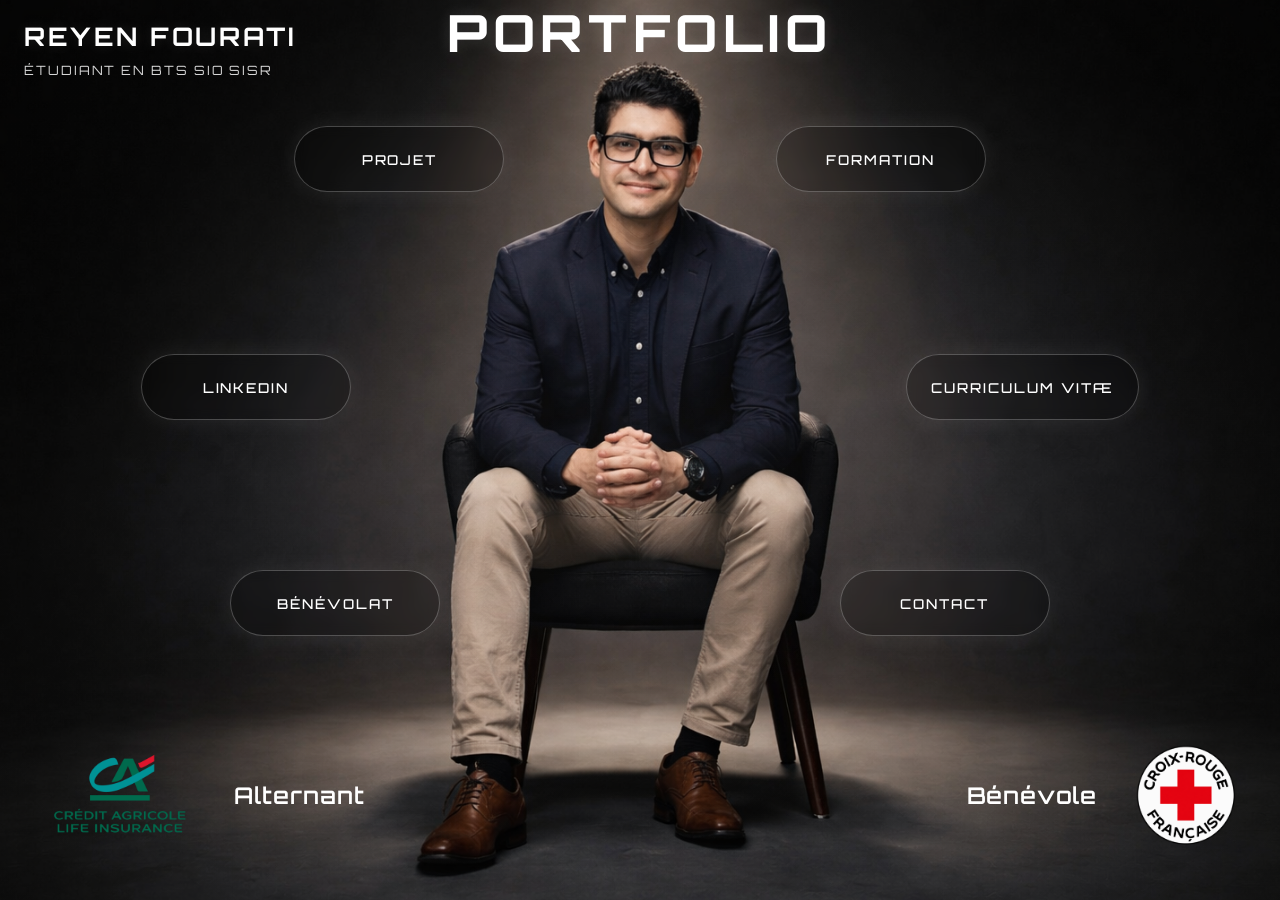
==== index.html @ f99fce26 "Finalisation nouveau format" ====
<!DOCTYPE html>
<html lang="fr">
<head>
  <meta name="robots" content="noindex, noimageindex">
  <meta charset="UTF-8">
  <meta name="viewport" content="width=device-width, initial-scale=1.0">
  <title>Portfolio | Reyen Fourati</title>

  <link rel="preconnect" href="https://fonts.googleapis.com">
  <link rel="preconnect" href="https://fonts.gstatic.com" crossorigin>
  <link
    href="https://fonts.googleapis.com/css2?family=Orbitron:wght@400;500;700;800&display=swap"
    rel="stylesheet"
  >

  <link rel="stylesheet" href="./style.css">
</head>
<body>

  <main class="hero">
    <section class="scene">

      <img class="scene-image" src="./images/photo-centre.png" alt="Portrait de Reyen Fourati">

      <div class="scene-overlay"></div>

      <h1 class="scene-title">Portfolio</h1>

      <a href="./projets.html" class="orbit-item orbit-presentation">
        Projet
      </a>

      <a href="./formation/index.html" class="orbit-item orbit-certification">
        Formation
      </a>

      <a class="orbit-item orbit-projets" role="link" aria-disabled="true" title="Lien LinkedIn à renseigner">
        LinkedIn
      </a>

      <a href="./reyen-cv.pdf" class="orbit-item orbit-emplacement" target="_blank" rel="noopener noreferrer">
        Curriculum vitæ
      </a>

      <a class="orbit-item orbit-emplacement-left-bottom" role="link" aria-disabled="true" title="Page Bénévolat à renseigner">
        Bénévolat
      </a>

      <a href="./contact/index.html" class="orbit-item orbit-emplacement-right-bottom">
        Contact
      </a>

      <div class="identity">
        <h2 class="identity-name">Reyen FOURATI</h2>
        <p class="identity-role">Étudiant en BTS SIO SISR</p>
      </div>

      <div class="affiliation affiliation-cali">
        <img src="./images/CALI.png" alt="Crédit Agricole" class="affiliation-logo">
        <span>Alternant</span>
      </div>

      <div class="affiliation affiliation-crf">
        <span>Bénévole</span>
        <img src="./images/CRF.png" alt="Croix-Rouge française" class="affiliation-logo">
      </div>

    </section>
  </main>

</body>
</html>
---- style.css ----
/* ========================================================== */
/* RESET                                                      */
/* ========================================================== */
* {
  margin: 0;
  padding: 0;
  box-sizing: border-box;
}

/* ========================================================== */
/* VARIABLES                                                  */
/* ========================================================== */
:root {
  --bg-main: #050505;
  --white: #ffffff;
  --white-soft: rgba(255, 255, 255, 0.84);
  --white-border: rgba(255, 255, 255, 0.24);
  --glass: rgba(0, 0, 0, 0.16);
  --glass-hover: rgba(255, 255, 255, 0.08);
  --shadow-soft: 0 0 24px rgba(255, 255, 255, 0.08);
  --shadow-hover: 0 0 30px rgba(255, 255, 255, 0.16);
}

/* ========================================================== */
/* BODY                                                       */
/* ========================================================== */
body {
  min-height: 100vh;
  background: var(--bg-main);
  font-family: "Orbitron", sans-serif;
  color: var(--white);
  overflow: hidden;
}

/* ========================================================== */
/* HERO                                                       */
/* ========================================================== */
.hero {
  width: 100%;
  min-height: 100vh;
}

/* ========================================================== */
/* SCENE                                                      */
/* ========================================================== */
.scene {
  position: relative;
  width: 100vw;
  height: 100vh;
  overflow: hidden;
  background: #000;
}

/* ========================================================== */
/* IMAGE                                                      */
/* ========================================================== */
.scene-image {
  position: absolute;
  inset: 0;
  width: 100%;
  height: 100%;
  object-fit: cover;
  object-position: center top;
  transform: scale(1.02);
  transform-origin: center top;
  display: block;
  background: #000;
}

/* ========================================================== */
/* OVERLAY                                                    */
/* ========================================================== */
.scene-overlay {
  position: absolute;
  inset: 0;
  background:
    radial-gradient(
      circle at center,
      rgba(255, 255, 255, 0.04) 0%,
      rgba(0, 0, 0, 0.02) 35%,
      rgba(0, 0, 0, 0.18) 100%
    );
  pointer-events: none;
}

/* ========================================================== */
/* TITRE PRINCIPAL                                            */
/* Le plus haut possible                                      */
/* ========================================================== */
.scene-title {
  position: absolute;

  top: 0px;

  left: 50%;
  transform: translateX(-50%);

  z-index: 10;

  font-size: clamp(1.8rem, 4vw, 4.5rem);
  font-weight: 800;
  letter-spacing: 0.35rem;
  text-transform: uppercase;
  text-align: center;

  text-shadow: 0 0 16px rgba(255, 255, 255, 0.14);
}

/* ========================================================== */
/* IDENTITE                                                   */
/* ========================================================== */
.identity {
  position: absolute;

  top: 20px;
  left: 24px;

  transform: none;

  z-index: 10;
  text-align: left;

  width: max-content;
}

.affiliation {
  position: absolute;
  bottom: 20px;
  height: clamp(106px, 13.2vw, 176px);
  z-index: 10;
  display: flex;
  align-items: center;
  gap: 18px;
  font-size: clamp(1.1rem, 1.8vw, 1.6rem);
  font-weight: 600;
  letter-spacing: 0.06rem;
}

.affiliation-cali {
  left: 24px;
}

.affiliation-crf {
  right: 24px;
}

.affiliation-logo {
  display: block;
  width: clamp(120px, 15vw, 200px);
  height: clamp(106px, 13.2vw, 176px);
  object-fit: contain;
}

.affiliation-crf .affiliation-logo {
  width: clamp(90px, 11vw, 145px);
  height: clamp(80px, 9.7vw, 128px);
}

.identity-name {
  font-size: clamp(1.2rem, 2vw, 2rem);
  font-weight: 700;
  letter-spacing: 0.16rem;
  text-transform: uppercase;
  color: var(--white);
  text-shadow: 0 0 14px rgba(255, 255, 255, 0.12);

  white-space: nowrap;
}

.identity-role {
  margin-top: 10px;
  font-size: clamp(0.8rem, 1vw, 1rem);
  font-weight: 400;
  letter-spacing: 0.12rem;
  text-transform: uppercase;
  color: var(--white-soft);
}

/* ========================================================== */
/* BLOCS ORBIT                                                */
/* ========================================================== */
.orbit-item {
  position: absolute;
  z-index: 10;

  display: inline-flex;
  align-items: center;
  justify-content: center;

  min-width: 210px;
  min-height: 66px;
  padding: 16px 24px;

  text-decoration: none;
  color: var(--white);
  font-size: clamp(0.85rem, 1vw, 1rem);
  font-weight: 500;
  letter-spacing: 0.12rem;
  text-transform: uppercase;
  text-align: center;

  border: 1px solid var(--white-border);
  border-radius: 999px;
  background: var(--glass);
  backdrop-filter: blur(6px);
  -webkit-backdrop-filter: blur(6px);
  box-shadow: var(--shadow-soft);

  transition:
    transform 0.3s ease,
    background 0.3s ease,
    border-color 0.3s ease,
    box-shadow 0.3s ease;
}

.orbit-item:hover {
  background: var(--glass-hover);
  border-color: rgba(255, 255, 255, 0.42);
  box-shadow: var(--shadow-hover);
}

/* ========================================================== */
/* POSITIONNEMENT DES BLOCS                                   */
/* Disposition en grand cercle                                */
/* ========================================================== */

/* Petit bouton CV tout en haut à gauche */
.orbit-cv {
  top: 14px;
  left: 14px;
  min-width: 68px;
  min-height: 30px;
  padding: 6px 12px;
  font-size: 0.56rem;
  letter-spacing: 0.08rem;
}

.orbit-cv:hover {
  transform: translateY(-2px) scale(1.03);
}

/* Haut gauche */
.orbit-presentation {
  top: 14%;
  left: 23%;
}

.orbit-presentation:hover {
  transform: translateY(-4px) scale(1.03);
}

/* Haut droite */
.orbit-certification {
  top: 14%;
  right: 23%;
}

.orbit-certification:hover {
  transform: translateY(-4px) scale(1.03);
}

/* Milieu gauche */
.orbit-projets {
  top: 43%;
  left: 11%;
  transform: translateY(-50%);
}

.orbit-projets:hover {
  transform: translateY(-50%) scale(1.03);
}

/* Milieu droite */
.orbit-emplacement {
  top: 43%;
  right: 11%;
  transform: translateY(-50%);
}

.orbit-emplacement:hover {
  transform: translateY(-50%) scale(1.03);
}

/* Bas gauche sous le milieu gauche */
.orbit-emplacement-left-bottom {
  top: 67%;
  left: 18%;
  transform: translateY(-50%);
}

.orbit-emplacement-left-bottom:hover {
  transform: translateY(-50%) scale(1.03);
}

/* Bas droite sous le milieu droite */
.orbit-emplacement-right-bottom {
  top: 67%;
  right: 18%;
  transform: translateY(-50%);
}

.orbit-emplacement-right-bottom:hover {
  transform: translateY(-50%) scale(1.03);
}

/* ========================================================== */
/* PHOTO-PAGE POUR PROJETS / EMPLACEMENT 1 / EMPLACEMENT 2    */
/* Sans filtre sombre                                         */
/* ========================================================== */
body.page-photo {
  min-height: 100vh;
  overflow-x: hidden;
  overflow-y: auto;

  background:
    url("./images/photo-page.png"),
    #000;

  background-size: cover;
  background-position: center;
  background-repeat: no-repeat;
  background-attachment: fixed;
}

/* ========================================================== */
/* TRES GRANDS ECRANS                                         */
/* ========================================================== */
@media (min-width: 1600px) {
  .orbit-presentation {
    left: 26%;
  }

  .orbit-certification {
    right: 26%;
  }

  .orbit-projets {
    left: 14%;
  }

  .orbit-emplacement {
    right: 14%;
  }

  .orbit-emplacement-left-bottom {
    left: 20%;
  }

  .orbit-emplacement-right-bottom {
    right: 20%;
  }
}

/* ========================================================== */
/* TABLET                                                     */
/* ========================================================== */
@media (max-width: 1100px) {
  .scene-title {
    top: 6px;
    font-size: 2rem;
    letter-spacing: 0.2rem;
  }

  .orbit-item {
    min-width: 180px;
    min-height: 58px;
    padding: 14px 18px;
    font-size: 0.78rem;
  }

  .orbit-cv {
    top: 12px;
    left: 12px;
    min-width: 62px;
    min-height: 28px;
    padding: 6px 10px;
    font-size: 0.52rem;
    letter-spacing: 0.06rem;
  }

  .orbit-presentation {
    top: 13%;
    left: 15%;
  }

  .orbit-certification {
    top: 13%;
    right: 15%;
  }

  .orbit-projets {
    left: 3%;
  }

  .orbit-emplacement {
    right: 3%;
  }

  .orbit-emplacement-left-bottom {
    top: 68%;
    left: 10%;
  }

  .orbit-emplacement-right-bottom {
    top: 68%;
    right: 10%;
  }

  .identity {
    top: 16px;
    left: 16px;
  }
}

/* ========================================================== */
/* MOBILE                                                     */
/* Sur mobile, empilement plus compact mais même logique      */
/* ========================================================== */
@media (max-width: 768px) {
  .scene-title {
    top: 4px;
    font-size: 1.4rem;
    letter-spacing: 0.1rem;
  }

  .orbit-item {
    min-width: 122px;
    min-height: 46px;
    padding: 10px 12px;
    font-size: 0.6rem;
    letter-spacing: 0.05rem;
  }

  .orbit-cv {
    top: 10px;
    left: 10px;
    min-width: 54px;
    min-height: 24px;
    padding: 4px 8px;
    font-size: 0.46rem;
    letter-spacing: 0.04rem;
  }

  .orbit-presentation {
    top: 170px;
    left: 4%;
  }

  .orbit-certification {
    top: 170px;
    right: 4%;
  }

  .orbit-projets {
    top: 38%;
    left: 1%;
  }

  .orbit-emplacement {
    top: 38%;
    right: 1%;
  }

  .orbit-emplacement-left-bottom {
    top: 58%;
    left: 4%;
  }

  .orbit-emplacement-right-bottom {
    top: 58%;
    right: 4%;
  }

  .identity {
    top: 44px;
    left: 12px;
  }

  .affiliation {
    bottom: 12px;
    height: clamp(70px, 20vw, 110px);
    gap: 6px;
    font-size: clamp(0.8rem, 2.5vw, 1rem);
    letter-spacing: 0.02rem;
  }

  .affiliation-cali {
    left: 12px;
  }

  .affiliation-crf {
    right: 12px;
  }

  .affiliation-logo {
    width: clamp(70px, 20vw, 110px);
    height: clamp(70px, 20vw, 110px);
  }

  .affiliation-crf .affiliation-logo {
    width: clamp(52px, 15vw, 82px);
    height: clamp(52px, 15vw, 82px);
  }

  .identity-name {
    font-size: 1rem;
    letter-spacing: 0.08rem;
  }

  .identity-role {
    margin-top: 8px;
    font-size: 0.68rem;
    letter-spacing: 0.05rem;
  }
}
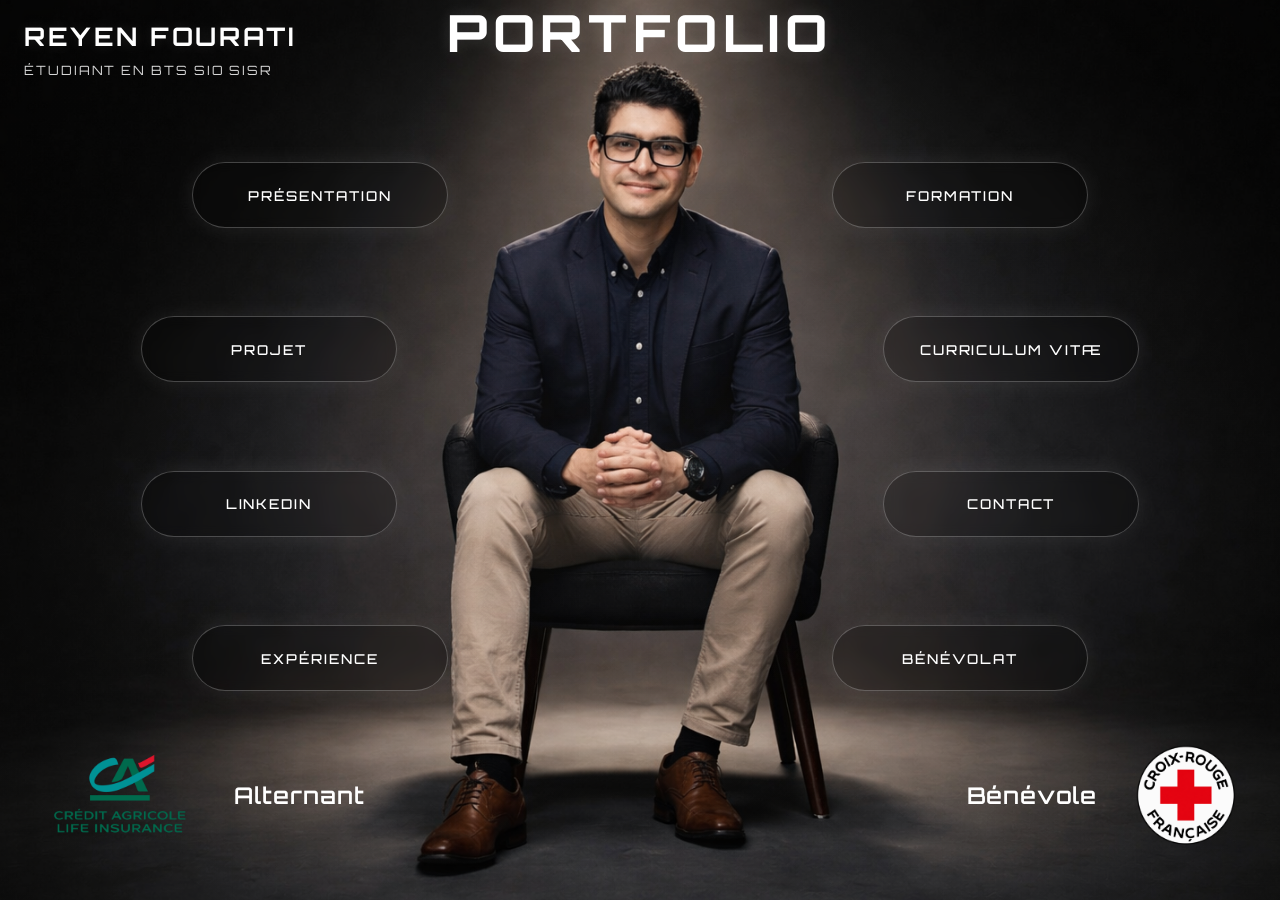
==== commit 0397fe4f: "Passage 8 boutons" ====
--- a/index.html
+++ b/index.html
@@ -26,29 +26,41 @@
 
       <h1 class="scene-title">Portfolio</h1>
 
-      <a href="./projets.html" class="orbit-item orbit-presentation">
+      <nav class="orbit-column orbit-column-left" aria-label="Présentation et parcours">
+      <a href="./présentation/index.html" class="orbit-item">
+        Présentation
+      </a>
+
+      <a href="./projets.html" class="orbit-item">
         Projet
       </a>
 
-      <a href="./formation/index.html" class="orbit-item orbit-certification">
+      <a class="orbit-item" role="link" aria-disabled="true" title="Lien LinkedIn à renseigner">
+        LinkedIn
+      </a>
+
+      <a class="orbit-item" role="link" aria-disabled="true" title="Page Expérience à renseigner">
+        Expérience
+      </a>
+      </nav>
+
+      <nav class="orbit-column orbit-column-right" aria-label="Formation et engagement">
+      <a href="./formation/index.html" class="orbit-item">
         Formation
       </a>
 
-      <a class="orbit-item orbit-projets" role="link" aria-disabled="true" title="Lien LinkedIn à renseigner">
-        LinkedIn
-      </a>
-
-      <a href="./reyen-cv.pdf" class="orbit-item orbit-emplacement" target="_blank" rel="noopener noreferrer">
+      <a href="./reyen-cv.pdf" class="orbit-item" target="_blank" rel="noopener noreferrer">
         Curriculum vitæ
       </a>
 
-      <a class="orbit-item orbit-emplacement-left-bottom" role="link" aria-disabled="true" title="Page Bénévolat à renseigner">
+      <a href="./contact/index.html" class="orbit-item">
+        Contact
+      </a>
+
+      <a class="orbit-item" role="link" aria-disabled="true" title="Page Bénévolat à renseigner">
         Bénévolat
       </a>
-
-      <a href="./contact/index.html" class="orbit-item orbit-emplacement-right-bottom">
-        Contact
-      </a>
+      </nav>
 
       <div class="identity">
         <h2 class="identity-name">Reyen FOURATI</h2>
--- a/style.css
+++ b/style.css
@@ -219,6 +219,48 @@
   box-shadow: var(--shadow-hover);
 }
 
+/* Quatre boutons de chaque côté du portrait. */
+.orbit-column {
+  --orbit-inset: clamp(24px, 4vw, 64px);
+  position: absolute;
+  top: max(110px, 18%);
+  bottom: calc(clamp(106px, 13.2vw, 176px) + 40px);
+  z-index: 10;
+  display: flex;
+  flex-direction: column;
+  justify-content: space-between;
+  gap: 12px;
+  width: clamp(210px, 20vw, 280px);
+}
+
+.orbit-column-left {
+  left: 11%;
+}
+
+.orbit-column-right {
+  right: 11%;
+}
+
+.orbit-column .orbit-item {
+  position: relative;
+  flex-shrink: 0;
+  width: 100%;
+}
+
+.orbit-column .orbit-item:hover {
+  transform: scale(1.03);
+}
+
+.orbit-column-left .orbit-item:first-child,
+.orbit-column-left .orbit-item:last-child {
+  left: var(--orbit-inset);
+}
+
+.orbit-column-right .orbit-item:first-child,
+.orbit-column-right .orbit-item:last-child {
+  right: var(--orbit-inset);
+}
+
 /* ========================================================== */
 /* POSITIONNEMENT DES BLOCS                                   */
 /* Disposition en grand cercle                                */
@@ -355,6 +397,13 @@
 /* TABLET                                                     */
 /* ========================================================== */
 @media (max-width: 1100px) {
+  .orbit-column {
+    width: 190px;
+  }
+
+  .orbit-column-left { left: 3%; }
+  .orbit-column-right { right: 3%; }
+
   .scene-title {
     top: 6px;
     font-size: 2rem;
@@ -417,6 +466,14 @@
 /* Sur mobile, empilement plus compact mais même logique      */
 /* ========================================================== */
 @media (max-width: 768px) {
+  .orbit-column {
+    --orbit-inset: 2vw;
+    top: 130px;
+    bottom: calc(clamp(70px, 20vw, 110px) + 32px);
+    width: 43%;
+    gap: 10px;
+  }
+
   .scene-title {
     top: 4px;
     font-size: 1.4rem;
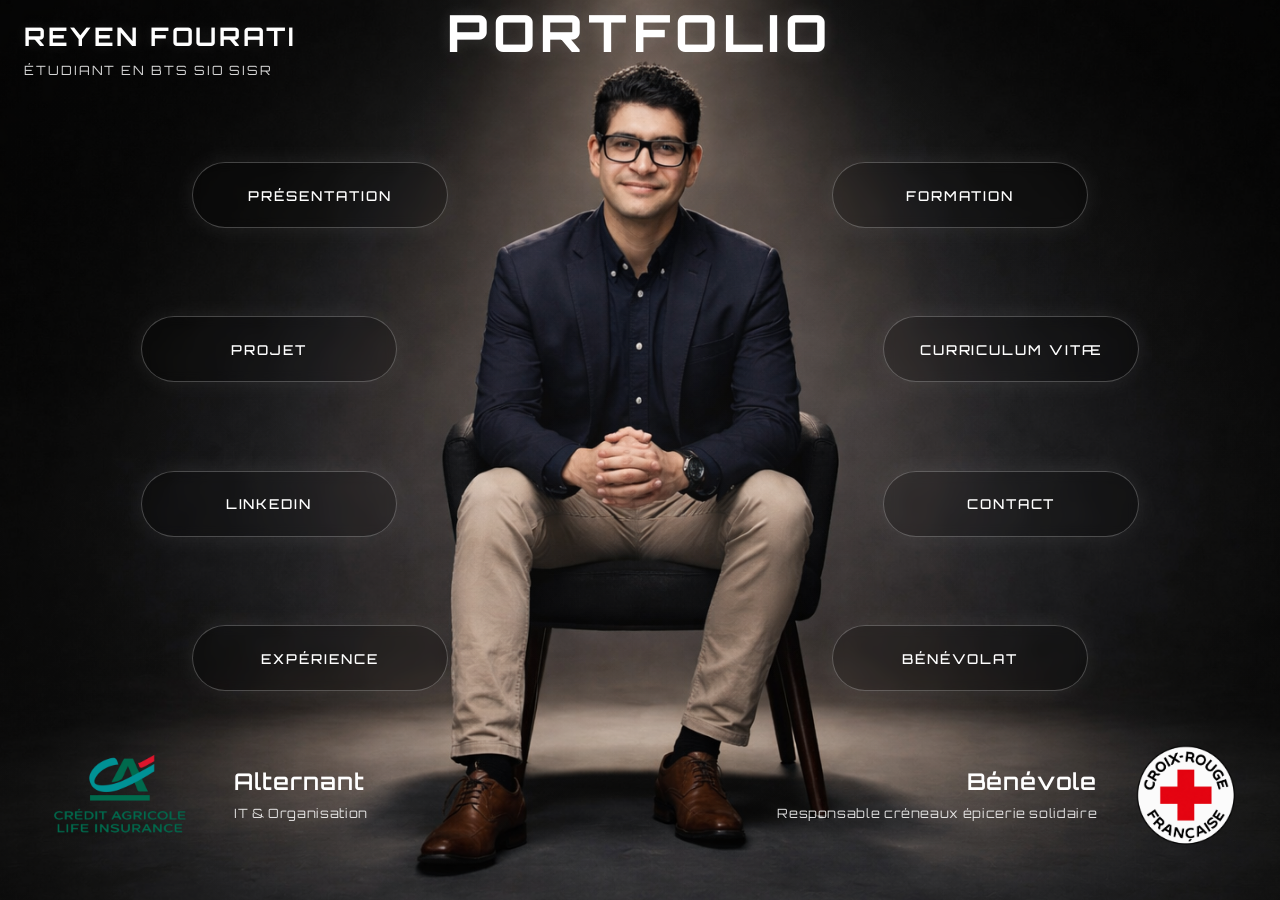
==== commit 45614755: "ajout description" ====
--- a/index.html
+++ b/index.html
@@ -13,7 +13,7 @@
     rel="stylesheet"
   >
 
-  <link rel="stylesheet" href="./style.css">
+  <link rel="stylesheet" href="./style.css?v=volunteer-detail-1">
 </head>
 <body>
 
@@ -69,11 +69,17 @@
 
       <div class="affiliation affiliation-cali">
         <img src="./images/CALI.png" alt="Crédit Agricole" class="affiliation-logo">
-        <span>Alternant</span>
+        <div class="affiliation-text">
+          <span>Alternant</span>
+          <p class="affiliation-detail">IT &amp; Organisation</p>
+        </div>
       </div>
 
       <div class="affiliation affiliation-crf">
-        <span>Bénévole</span>
+        <div class="affiliation-text">
+          <span>Bénévole</span>
+          <p class="affiliation-detail">Responsable créneaux épicerie solidaire</p>
+        </div>
         <img src="./images/CRF.png" alt="Croix-Rouge française" class="affiliation-logo">
       </div>
 
--- a/style.css
+++ b/style.css
@@ -142,6 +142,26 @@
 
 .affiliation-crf {
   right: 24px;
+  max-width: 46%;
+}
+
+.affiliation-text {
+  min-width: 0;
+  text-align: right;
+}
+
+.affiliation-cali .affiliation-text {
+  text-align: left;
+}
+
+.affiliation-detail {
+  max-width: 30ch;
+  margin-top: 8px;
+  font-size: clamp(0.7rem, 1vw, 0.9rem);
+  font-weight: 400;
+  line-height: 1.5;
+  letter-spacing: 0.04rem;
+  color: var(--white-soft);
 }
 
 .affiliation-logo {
@@ -152,6 +172,7 @@
 }
 
 .affiliation-crf .affiliation-logo {
+  flex-shrink: 0;
   width: clamp(90px, 11vw, 145px);
   height: clamp(80px, 9.7vw, 128px);
 }
@@ -549,6 +570,13 @@
     right: 12px;
   }
 
+  .affiliation-detail {
+    margin-top: 5px;
+    font-size: 0.55rem;
+    letter-spacing: 0;
+    overflow-wrap: anywhere;
+  }
+
   .affiliation-logo {
     width: clamp(70px, 20vw, 110px);
     height: clamp(70px, 20vw, 110px);
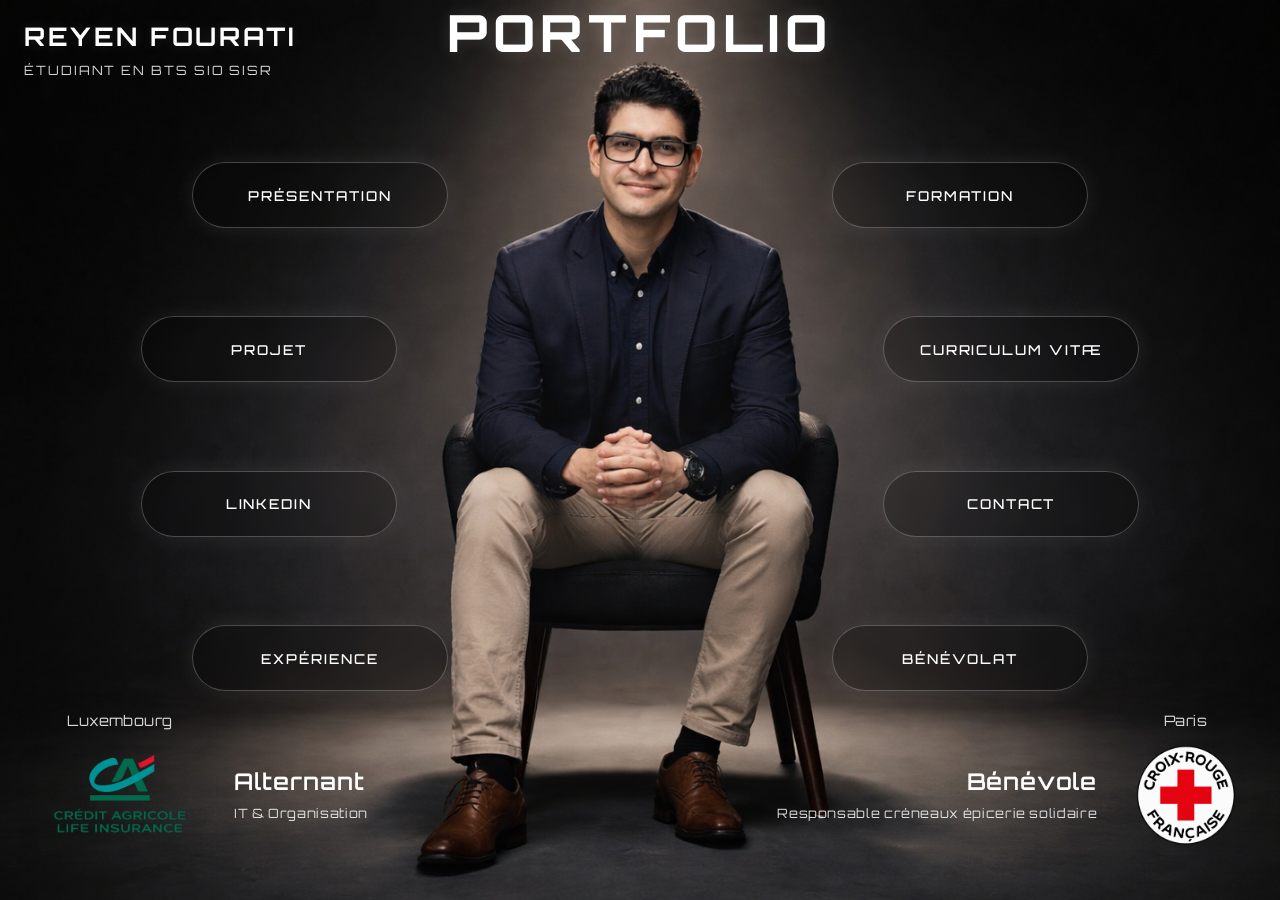
==== commit 47915695: "Ajout Linkedin" ====
--- a/index.html
+++ b/index.html
@@ -13,7 +13,7 @@
     rel="stylesheet"
   >
 
-  <link rel="stylesheet" href="./style.css?v=volunteer-detail-1">
+  <link rel="stylesheet" href="./style.css?v=affiliation-cities-3">
 </head>
 <body>
 
@@ -35,11 +35,11 @@
         Projet
       </a>
 
-      <a class="orbit-item" role="link" aria-disabled="true" title="Lien LinkedIn à renseigner">
+      <a href="https://www.linkedin.com/in/reyen-fourati-8a33a7434/" class="orbit-item" target="_blank" rel="noopener noreferrer">
         LinkedIn
       </a>
 
-      <a class="orbit-item" role="link" aria-disabled="true" title="Page Expérience à renseigner">
+      <a href="./emplacement.html" class="orbit-item">
         Expérience
       </a>
       </nav>
@@ -57,7 +57,7 @@
         Contact
       </a>
 
-      <a class="orbit-item" role="link" aria-disabled="true" title="Page Bénévolat à renseigner">
+      <a href="./emplacement-2.html" class="orbit-item">
         Bénévolat
       </a>
       </nav>
@@ -68,6 +68,7 @@
       </div>
 
       <div class="affiliation affiliation-cali">
+        <span class="affiliation-city">Luxembourg</span>
         <img src="./images/CALI.png" alt="Crédit Agricole" class="affiliation-logo">
         <div class="affiliation-text">
           <span>Alternant</span>
@@ -76,6 +77,7 @@
       </div>
 
       <div class="affiliation affiliation-crf">
+        <span class="affiliation-city">Paris</span>
         <div class="affiliation-text">
           <span>Bénévole</span>
           <p class="affiliation-detail">Responsable créneaux épicerie solidaire</p>
--- a/style.css
+++ b/style.css
@@ -150,6 +150,28 @@
   text-align: right;
 }
 
+.affiliation-city {
+  position: absolute;
+  text-align: center;
+  font-size: 0.9rem;
+  font-weight: 400;
+  letter-spacing: 0.03rem;
+  color: var(--white-soft);
+  pointer-events: none;
+}
+
+.affiliation-cali .affiliation-city {
+  left: 0;
+  width: clamp(120px, 15vw, 200px);
+  bottom: calc(50% + clamp(40px, 4.85vw, 64px) + 4px);
+}
+
+.affiliation-crf .affiliation-city {
+  right: 0;
+  width: clamp(90px, 11vw, 145px);
+  bottom: calc(50% + clamp(40px, 4.85vw, 64px) + 4px);
+}
+
 .affiliation-cali .affiliation-text {
   text-align: left;
 }
@@ -587,6 +609,16 @@
     height: clamp(52px, 15vw, 82px);
   }
 
+  .affiliation-cali .affiliation-city {
+    width: clamp(70px, 20vw, 110px);
+    bottom: calc(50% + clamp(26px, 7.5vw, 41px) + 4px);
+  }
+
+  .affiliation-crf .affiliation-city {
+    width: clamp(52px, 15vw, 82px);
+    bottom: calc(50% + clamp(26px, 7.5vw, 41px) + 4px);
+  }
+
   .identity-name {
     font-size: 1rem;
     letter-spacing: 0.08rem;
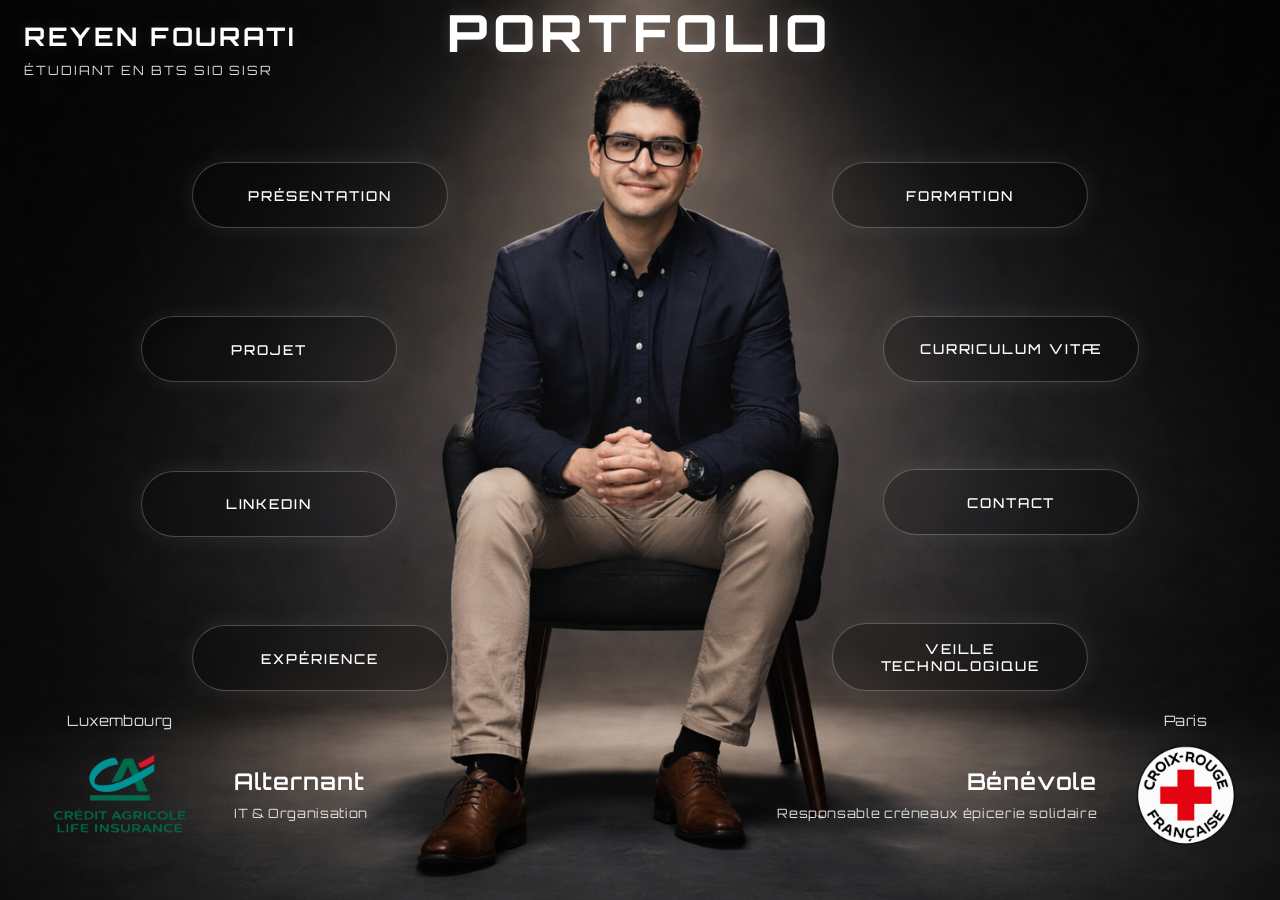
==== commit f05736e1: "Ajout veille technologique" ====
--- a/index.html
+++ b/index.html
@@ -58,7 +58,7 @@
       </a>
 
       <a href="./emplacement-2.html" class="orbit-item">
-        Bénévolat
+        Veille technologique
       </a>
       </nav>
 
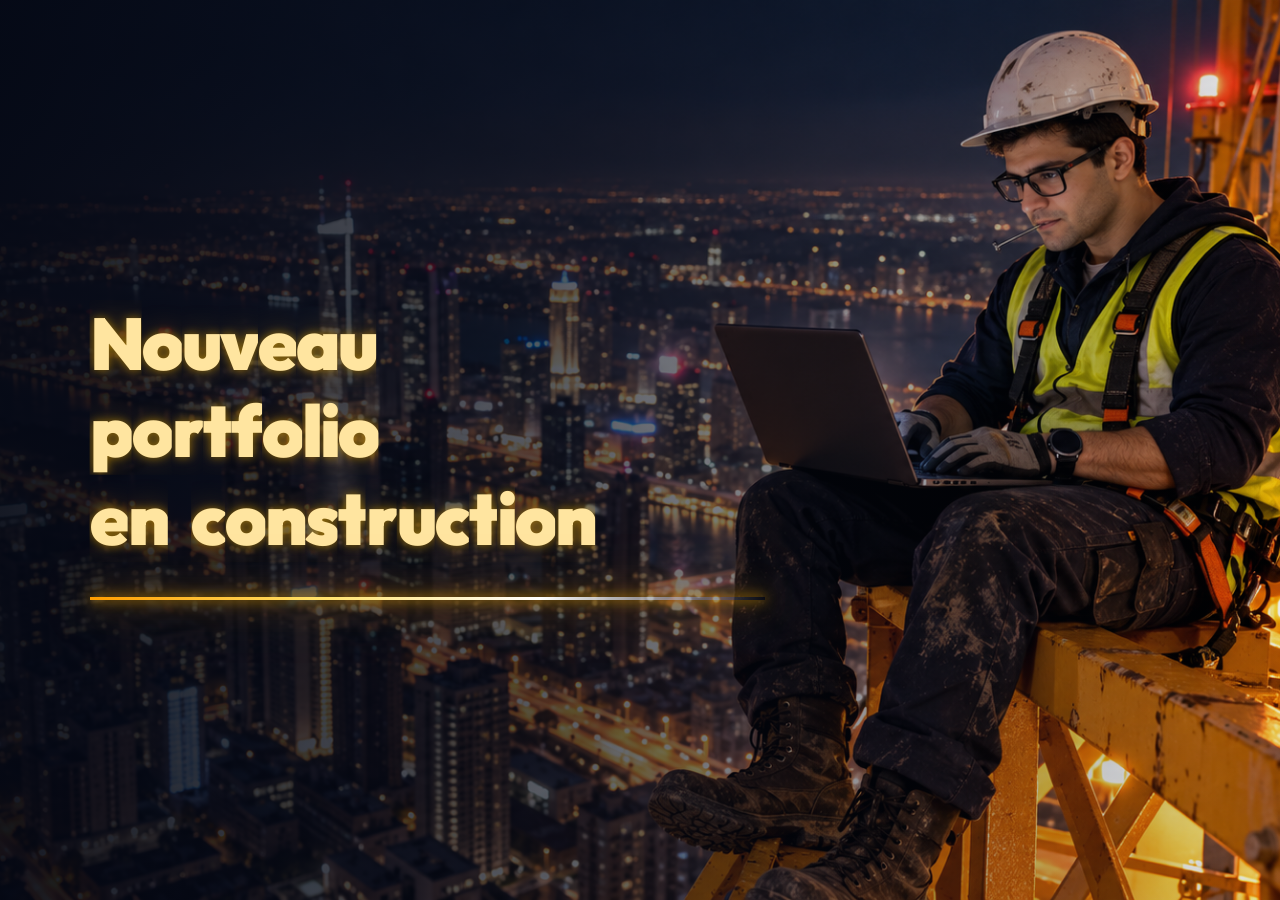
==== commit ea7df165: "Maintenance" ====
--- a/index.html
+++ b/index.html
@@ -1,92 +1,77 @@
+
 <!DOCTYPE html>
 <html lang="fr">
+
 <head>
-  <meta name="robots" content="noindex, noimageindex">
   <meta charset="UTF-8">
   <meta name="viewport" content="width=device-width, initial-scale=1.0">
-  <title>Portfolio | Reyen Fourati</title>
 
-  <link rel="preconnect" href="https://fonts.googleapis.com">
-  <link rel="preconnect" href="https://fonts.gstatic.com" crossorigin>
-  <link
-    href="https://fonts.googleapis.com/css2?family=Orbitron:wght@400;500;700;800&display=swap"
-    rel="stylesheet"
-  >
+  <title>Portfolio en construction</title>
 
-  <link rel="stylesheet" href="./style.css?v=affiliation-cities-3">
+  <link rel="stylesheet" href="css/style.css">
 </head>
+
 <body>
 
   <main class="hero">
-    <section class="scene">
 
-      <img class="scene-image" src="./images/photo-centre.png" alt="Portrait de Reyen Fourati">
+    <div class="contenu">
 
-      <div class="scene-overlay"></div>
+      <h1 class="titre"
+          aria-label="Nouveau portfolio en construction">
 
-      <h1 class="scene-title">Portfolio</h1>
+        <!-- NOUVEAU -->
+        <span class="ligne ligne-1" aria-hidden="true">
+          <span class="lettre">N</span>
+          <span class="lettre">o</span>
+          <span class="lettre">u</span>
+          <span class="lettre">v</span>
+          <span class="lettre">e</span>
+          <span class="lettre">a</span>
+          <span class="lettre">u</span>
+        </span>
 
-      <nav class="orbit-column orbit-column-left" aria-label="Présentation et parcours">
-      <a href="./présentation/index.html" class="orbit-item">
-        Présentation
-      </a>
+        <!-- PORTFOLIO -->
+        <span class="ligne ligne-2" aria-hidden="true">
+          <span class="lettre">p</span>
+          <span class="lettre">o</span>
+          <span class="lettre">r</span>
+          <span class="lettre">t</span>
+          <span class="lettre">f</span>
+          <span class="lettre">o</span>
+          <span class="lettre">l</span>
+          <span class="lettre">i</span>
+          <span class="lettre">o</span>
+        </span>
 
-      <a href="./projets.html" class="orbit-item">
-        Projet
-      </a>
+        <!-- EN CONSTRUCTION -->
+        <span class="ligne ligne-3" aria-hidden="true">
+          <span class="lettre">e</span>
+          <span class="lettre">n</span>
+          <span class="espace"></span>
+          <span class="lettre">c</span>
+          <span class="lettre">o</span>
+          <span class="lettre">n</span>
+          <span class="lettre">s</span>
+          <span class="lettre">t</span>
+          <span class="lettre">r</span>
+          <span class="lettre">u</span>
+          <span class="lettre">c</span>
+          <span class="lettre">t</span>
+          <span class="lettre">i</span>
+          <span class="lettre">o</span>
+          <span class="lettre">n</span>
+        </span>
 
-      <a href="https://www.linkedin.com/in/reyen-fourati-8a33a7434/" class="orbit-item" target="_blank" rel="noopener noreferrer">
-        LinkedIn
-      </a>
+      </h1>
 
-      <a href="./emplacement.html" class="orbit-item">
-        Expérience
-      </a>
-      </nav>
+      <div class="barre"></div>
 
-      <nav class="orbit-column orbit-column-right" aria-label="Formation et engagement">
-      <a href="./formation/index.html" class="orbit-item">
-        Formation
-      </a>
+    </div>
 
-      <a href="./reyen-cv.pdf" class="orbit-item" target="_blank" rel="noopener noreferrer">
-        Curriculum vitæ
-      </a>
+  </main>
 
-      <a href="./contact/index.html" class="orbit-item">
-        Contact
-      </a>
-
-      <a href="./emplacement-2.html" class="orbit-item">
-        Veille technologique
-      </a>
-      </nav>
-
-      <div class="identity">
-        <h2 class="identity-name">Reyen FOURATI</h2>
-        <p class="identity-role">Étudiant en BTS SIO SISR</p>
-      </div>
-
-      <div class="affiliation affiliation-cali">
-        <span class="affiliation-city">Luxembourg</span>
-        <img src="./images/CALI.png" alt="Crédit Agricole" class="affiliation-logo">
-        <div class="affiliation-text">
-          <span>Alternant</span>
-          <p class="affiliation-detail">IT &amp; Organisation</p>
-        </div>
-      </div>
-
-      <div class="affiliation affiliation-crf">
-        <span class="affiliation-city">Paris</span>
-        <div class="affiliation-text">
-          <span>Bénévole</span>
-          <p class="affiliation-detail">Responsable créneaux épicerie solidaire</p>
-        </div>
-        <img src="./images/CRF.png" alt="Croix-Rouge française" class="affiliation-logo">
-      </div>
-
-    </section>
-  </main>
+  <script src="js/script.js"></script>
 
 </body>
 </html>
--- a/css/style.css
+++ b/css/style.css
@@ -0,0 +1,280 @@
+
+@import url('https://fonts.googleapis.com/css2?family=Outfit:wght@400;700;800;900&display=swap');
+
+/* BASE */
+
+* {
+  margin: 0;
+  padding: 0;
+  box-sizing: border-box;
+}
+
+body {
+  background: #080c19;
+  font-family: 'Outfit', sans-serif;
+  overflow-x: hidden;
+}
+
+/* IMAGE DE FOND */
+
+.hero {
+  position: relative;
+
+  width: 100%;
+  min-height: 100vh;
+  min-height: 100svh;
+
+  display: flex;
+  align-items: center;
+
+  background-image:
+    linear-gradient(
+      90deg,
+      rgba(4, 8, 20, 0.93),
+      rgba(4, 8, 20, 0.65) 45%,
+      rgba(4, 8, 20, 0.08)
+    ),
+    url("../images/IP.png");
+
+  background-size: cover;
+  background-position: center;
+  background-repeat: no-repeat;
+
+  overflow: hidden;
+}
+
+/* POSITION DU TEXTE */
+
+.contenu {
+  position: relative;
+  z-index: 2;
+
+  width: 100%;
+  padding: 7%;
+}
+
+/* TITRE */
+
+.titre {
+  font-size: clamp(1.7rem, 5.7vw, 6.4rem);
+  font-weight: 900;
+  letter-spacing: -0.04em;
+  line-height: 1.2;
+}
+
+/* COULEUR IDENTIQUE POUR LES 3 LIGNES */
+
+.ligne {
+  display: flex;
+  white-space: nowrap;
+
+  color: #ffe5a0;
+
+  text-shadow:
+    0 0 10px rgba(255, 187, 0, 0.5),
+    0 0 30px rgba(255, 170, 0, 0.25);
+}
+
+/* DÉLAIS DES LIGNES */
+
+.ligne-1 {
+  --decalage: 0s;
+}
+
+.ligne-2 {
+  --decalage: 0.7s;
+}
+
+.ligne-3 {
+  --decalage: 1.6s;
+}
+
+/* LETTRES */
+
+.lettre {
+  position: relative;
+  display: inline-block;
+
+  opacity: 0;
+
+  clip-path: inset(0 100% 0 0);
+
+  transform: translateX(-10px);
+  filter: blur(8px);
+
+  animation: revelation 0.85s
+    cubic-bezier(0.22, 1, 0.36, 1)
+    forwards;
+
+  animation-delay: calc(
+    0.2s + var(--decalage) + var(--retard)
+  );
+}
+
+/* DÉLAI INDIVIDUEL DE CHAQUE LETTRE */
+
+.lettre:nth-child(1)  { --retard: 0s; }
+.lettre:nth-child(2)  { --retard: 0.1s; }
+.lettre:nth-child(3)  { --retard: 0.2s; }
+.lettre:nth-child(4)  { --retard: 0.3s; }
+.lettre:nth-child(5)  { --retard: 0.4s; }
+.lettre:nth-child(6)  { --retard: 0.5s; }
+.lettre:nth-child(7)  { --retard: 0.6s; }
+.lettre:nth-child(8)  { --retard: 0.7s; }
+.lettre:nth-child(9)  { --retard: 0.8s; }
+.lettre:nth-child(10) { --retard: 0.9s; }
+.lettre:nth-child(11) { --retard: 1s; }
+.lettre:nth-child(12) { --retard: 1.1s; }
+.lettre:nth-child(13) { --retard: 1.2s; }
+.lettre:nth-child(14) { --retard: 1.3s; }
+.lettre:nth-child(15) { --retard: 1.4s; }
+
+/* ESPACE ENTRE LES MOTS */
+
+.espace {
+  display: inline-block;
+  width: 0.32em;
+  flex-shrink: 0;
+}
+
+/* APPARITION GAUCHE À DROITE */
+
+@keyframes revelation {
+
+  0% {
+    opacity: 0;
+    clip-path: inset(0 100% 0 0);
+    transform: translateX(-10px);
+    filter: blur(8px);
+  }
+
+  45% {
+    opacity: 1;
+    filter: blur(3px);
+  }
+
+  100% {
+    opacity: 1;
+    clip-path: inset(0 0 0 0);
+    transform: translateX(0);
+    filter: blur(0);
+  }
+
+}
+
+/* EFFET LASER SUR CHAQUE LETTRE */
+
+.lettre::after {
+  content: "";
+
+  position: absolute;
+  top: 0;
+  bottom: 0;
+  left: -10%;
+
+  width: 3px;
+
+  background: #fffbd5;
+
+  box-shadow:
+    0 0 8px #ffffff,
+    0 0 15px #ffd000,
+    0 0 30px #ff9d00;
+
+  opacity: 0;
+  pointer-events: none;
+
+  animation: laser 0.85s ease-out both;
+  animation-delay: inherit;
+}
+
+/* BALAYAGE LUMINEUX */
+
+@keyframes laser {
+
+  0% {
+    left: 0%;
+    opacity: 0;
+  }
+
+  20% {
+    opacity: 1;
+  }
+
+  80% {
+    opacity: 1;
+  }
+
+  100% {
+    left: 110%;
+    opacity: 0;
+  }
+
+}
+
+/* BARRE LUMINEUSE ALLONGÉE DE 50% */
+
+.barre {
+  width: min(675px, 100%);
+  height: 3px;
+
+  margin-top: 35px;
+
+  background: linear-gradient(
+    90deg,
+    #ff9d00,
+    #ffe066,
+    #ffffff,
+    transparent
+  );
+
+  box-shadow:
+    0 0 12px #ffb300,
+    0 0 30px #ff9500,
+    0 0 55px rgba(255, 174, 0, 0.65);
+
+  transform: scaleX(0);
+  transform-origin: left;
+
+  animation: dessinerBarre 1.5s
+    cubic-bezier(0.22, 1, 0.36, 1)
+    4.3s forwards;
+}
+
+/* ANIMATION DE LA BARRE */
+
+@keyframes dessinerBarre {
+
+  from {
+    transform: scaleX(0);
+    opacity: 0;
+  }
+
+  to {
+    transform: scaleX(1);
+    opacity: 1;
+  }
+
+}
+
+/* VERSION MOBILE */
+
+@media (max-width: 768px) {
+
+  .hero {
+    background-position: 65% center;
+  }
+
+  .contenu {
+    padding: 6%;
+  }
+
+  .titre {
+    font-size: clamp(1.55rem, 6vw, 3.4rem);
+  }
+
+  .barre {
+    margin-top: 25px;
+  }
+
+}
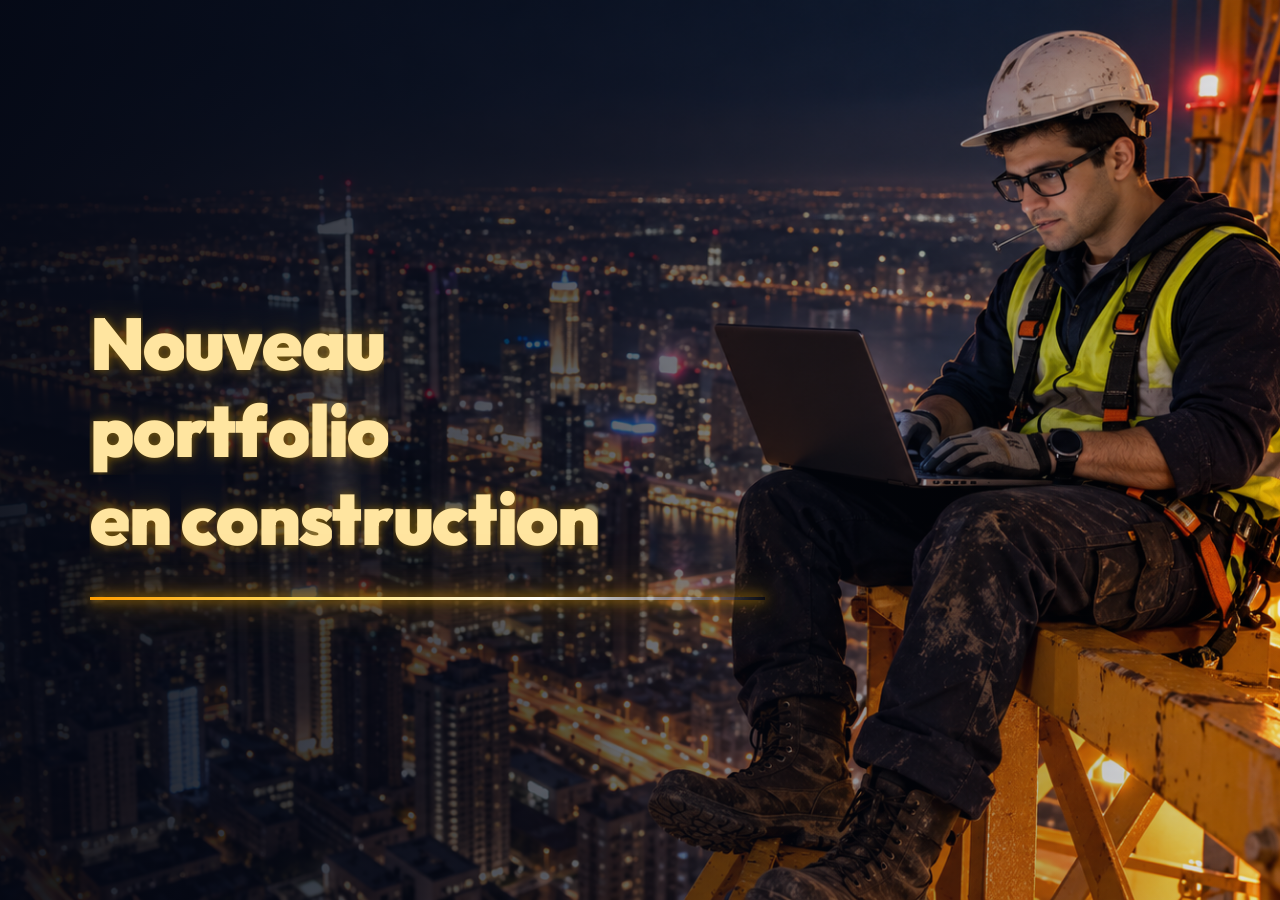
==== commit 328334d8: "Correction affichage des lettres" ====
--- a/index.html
+++ b/index.html
@@ -1,77 +1,28 @@
 
 <!DOCTYPE html>
 <html lang="fr">
-
 <head>
   <meta charset="UTF-8">
   <meta name="viewport" content="width=device-width, initial-scale=1.0">
-
   <title>Portfolio en construction</title>
-
   <link rel="stylesheet" href="css/style.css">
 </head>
-
 <body>
 
   <main class="hero">
-
     <div class="contenu">
 
-      <h1 class="titre"
-          aria-label="Nouveau portfolio en construction">
-
-        <!-- NOUVEAU -->
-        <span class="ligne ligne-1" aria-hidden="true">
-          <span class="lettre">N</span>
-          <span class="lettre">o</span>
-          <span class="lettre">u</span>
-          <span class="lettre">v</span>
-          <span class="lettre">e</span>
-          <span class="lettre">a</span>
-          <span class="lettre">u</span>
-        </span>
-
-        <!-- PORTFOLIO -->
-        <span class="ligne ligne-2" aria-hidden="true">
-          <span class="lettre">p</span>
-          <span class="lettre">o</span>
-          <span class="lettre">r</span>
-          <span class="lettre">t</span>
-          <span class="lettre">f</span>
-          <span class="lettre">o</span>
-          <span class="lettre">l</span>
-          <span class="lettre">i</span>
-          <span class="lettre">o</span>
-        </span>
-
-        <!-- EN CONSTRUCTION -->
-        <span class="ligne ligne-3" aria-hidden="true">
-          <span class="lettre">e</span>
-          <span class="lettre">n</span>
-          <span class="espace"></span>
-          <span class="lettre">c</span>
-          <span class="lettre">o</span>
-          <span class="lettre">n</span>
-          <span class="lettre">s</span>
-          <span class="lettre">t</span>
-          <span class="lettre">r</span>
-          <span class="lettre">u</span>
-          <span class="lettre">c</span>
-          <span class="lettre">t</span>
-          <span class="lettre">i</span>
-          <span class="lettre">o</span>
-          <span class="lettre">n</span>
-        </span>
-
+      <h1 class="titre" aria-label="Nouveau portfolio en construction">
+        <span class="ligne">Nouveau</span>
+        <span class="ligne">portfolio</span>
+        <span class="ligne">en construction</span>
       </h1>
 
       <div class="barre"></div>
 
     </div>
-
   </main>
 
   <script src="js/script.js"></script>
-
 </body>
 </html>
--- a/css/style.css
+++ b/css/style.css
@@ -1,7 +1,5 @@
 
-@import url('https://fonts.googleapis.com/css2?family=Outfit:wght@400;700;800;900&display=swap');
-
-/* BASE */
+@import url('https://fonts.googleapis.com/css2?family=Outfit:wght@800;900&display=swap');
 
 * {
   margin: 0;
@@ -11,23 +9,18 @@
 
 body {
   background: #080c19;
-  font-family: 'Outfit', sans-serif;
+  font-family: 'Outfit', Arial, sans-serif;
   overflow-x: hidden;
 }
 
-/* IMAGE DE FOND */
-
 .hero {
-  position: relative;
-
-  width: 100%;
   min-height: 100vh;
   min-height: 100svh;
-
   display: flex;
   align-items: center;
+  overflow: hidden;
 
-  background-image:
+  background:
     linear-gradient(
       90deg,
       rgba(4, 8, 20, 0.93),
@@ -38,186 +31,73 @@
 
   background-size: cover;
   background-position: center;
-  background-repeat: no-repeat;
-
-  overflow: hidden;
 }
 
-/* POSITION DU TEXTE */
-
 .contenu {
-  position: relative;
-  z-index: 2;
-
   width: 100%;
   padding: 7%;
 }
 
-/* TITRE */
-
 .titre {
   font-size: clamp(1.7rem, 5.7vw, 6.4rem);
   font-weight: 900;
-  letter-spacing: -0.04em;
   line-height: 1.2;
+  letter-spacing: -0.025em;
 }
 
-/* COULEUR IDENTIQUE POUR LES 3 LIGNES */
-
 .ligne {
-  display: flex;
+  display: block;
   white-space: nowrap;
-
   color: #ffe5a0;
 
   text-shadow:
-    0 0 10px rgba(255, 187, 0, 0.5),
-    0 0 30px rgba(255, 170, 0, 0.25);
+    0 0 10px rgba(255, 187, 0, 0.4),
+    0 0 30px rgba(255, 170, 0, 0.2);
 }
 
-/* DÉLAIS DES LIGNES */
-
-.ligne-1 {
-  --decalage: 0s;
-}
-
-.ligne-2 {
-  --decalage: 0.7s;
-}
-
-.ligne-3 {
-  --decalage: 1.6s;
-}
-
-/* LETTRES */
+/* ANIMATION DES LETTRES */
 
 .lettre {
-  position: relative;
   display: inline-block;
-
   opacity: 0;
 
   clip-path: inset(0 100% 0 0);
 
-  transform: translateX(-10px);
-  filter: blur(8px);
+  animation: apparition 0.72s
+    cubic-bezier(0.22, 1, 0.36, 1)
+    both;
 
-  animation: revelation 0.85s
-    cubic-bezier(0.22, 1, 0.36, 1)
-    forwards;
-
-  animation-delay: calc(
-    0.2s + var(--decalage) + var(--retard)
-  );
+  animation-delay: var(--delai);
 }
 
-/* DÉLAI INDIVIDUEL DE CHAQUE LETTRE */
-
-.lettre:nth-child(1)  { --retard: 0s; }
-.lettre:nth-child(2)  { --retard: 0.1s; }
-.lettre:nth-child(3)  { --retard: 0.2s; }
-.lettre:nth-child(4)  { --retard: 0.3s; }
-.lettre:nth-child(5)  { --retard: 0.4s; }
-.lettre:nth-child(6)  { --retard: 0.5s; }
-.lettre:nth-child(7)  { --retard: 0.6s; }
-.lettre:nth-child(8)  { --retard: 0.7s; }
-.lettre:nth-child(9)  { --retard: 0.8s; }
-.lettre:nth-child(10) { --retard: 0.9s; }
-.lettre:nth-child(11) { --retard: 1s; }
-.lettre:nth-child(12) { --retard: 1.1s; }
-.lettre:nth-child(13) { --retard: 1.2s; }
-.lettre:nth-child(14) { --retard: 1.3s; }
-.lettre:nth-child(15) { --retard: 1.4s; }
-
-/* ESPACE ENTRE LES MOTS */
-
-.espace {
-  display: inline-block;
-  width: 0.32em;
-  flex-shrink: 0;
-}
-
-/* APPARITION GAUCHE À DROITE */
-
-@keyframes revelation {
-
+@keyframes apparition {
   0% {
     opacity: 0;
     clip-path: inset(0 100% 0 0);
     transform: translateX(-10px);
-    filter: blur(8px);
+    filter: blur(8px) brightness(2);
   }
 
-  45% {
+  60% {
     opacity: 1;
-    filter: blur(3px);
+    clip-path: inset(0 15% 0 0);
+    transform: translateX(-2px);
+    filter: blur(1px) brightness(1.5);
   }
 
   100% {
     opacity: 1;
     clip-path: inset(0 0 0 0);
     transform: translateX(0);
-    filter: blur(0);
+    filter: none;
   }
-
 }
 
-/* EFFET LASER SUR CHAQUE LETTRE */
-
-.lettre::after {
-  content: "";
-
-  position: absolute;
-  top: 0;
-  bottom: 0;
-  left: -10%;
-
-  width: 3px;
-
-  background: #fffbd5;
-
-  box-shadow:
-    0 0 8px #ffffff,
-    0 0 15px #ffd000,
-    0 0 30px #ff9d00;
-
-  opacity: 0;
-  pointer-events: none;
-
-  animation: laser 0.85s ease-out both;
-  animation-delay: inherit;
-}
-
-/* BALAYAGE LUMINEUX */
-
-@keyframes laser {
-
-  0% {
-    left: 0%;
-    opacity: 0;
-  }
-
-  20% {
-    opacity: 1;
-  }
-
-  80% {
-    opacity: 1;
-  }
-
-  100% {
-    left: 110%;
-    opacity: 0;
-  }
-
-}
-
-/* BARRE LUMINEUSE ALLONGÉE DE 50% */
+/* BARRE DORÉE */
 
 .barre {
   width: min(675px, 100%);
   height: 3px;
-
   margin-top: 35px;
 
   background: linear-gradient(
@@ -238,29 +118,26 @@
 
   animation: dessinerBarre 1.5s
     cubic-bezier(0.22, 1, 0.36, 1)
-    4.3s forwards;
+    both;
+
+  animation-delay: var(--delai-barre, 5s);
 }
 
-/* ANIMATION DE LA BARRE */
-
 @keyframes dessinerBarre {
-
   from {
+    opacity: 0;
     transform: scaleX(0);
-    opacity: 0;
   }
 
   to {
+    opacity: 1;
     transform: scaleX(1);
-    opacity: 1;
   }
-
 }
 
-/* VERSION MOBILE */
+/* MOBILE */
 
 @media (max-width: 768px) {
-
   .hero {
     background-position: 65% center;
   }
@@ -276,5 +153,16 @@
   .barre {
     margin-top: 25px;
   }
+}
 
+/* ACCESSIBILITÉ */
+
+@media (prefers-reduced-motion: reduce) {
+  .lettre, .barre {
+    animation: none !important;
+    opacity: 1;
+    filter: none;
+    clip-path: none;
+    transform: none;
+  }
 }
